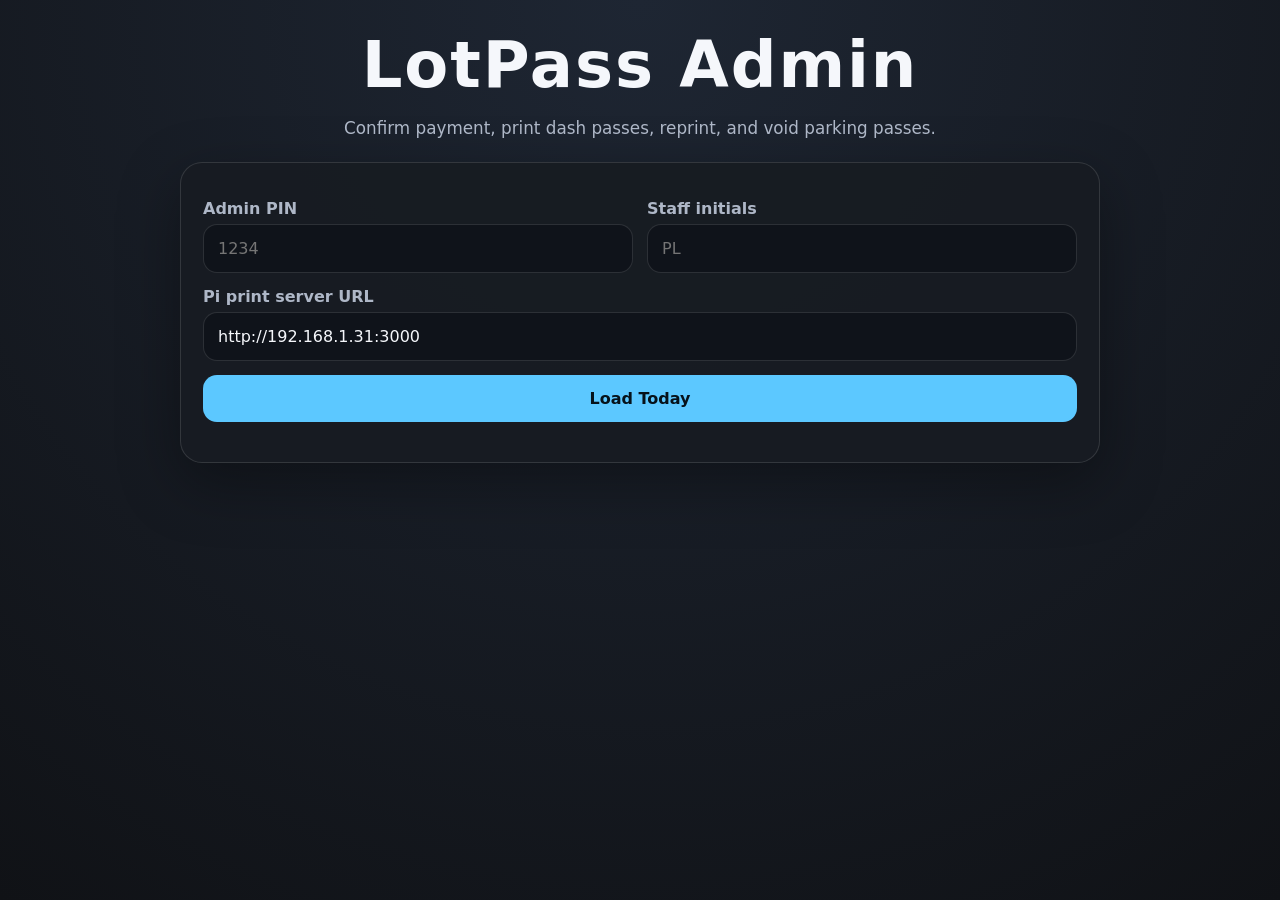
==== admin.html @ c1b92565 "Add admin.html for LotPass Admin interface" ====
<!DOCTYPE html>
<html lang="en">
<head>
  <meta charset="UTF-8" />
  <meta name="viewport" content="width=device-width, initial-scale=1.0" />
  <title>LotPass Admin</title>
  <link rel="stylesheet" href="style.css" />
</head>
<body>
  <main class="wrap">
    <h1>LotPass Admin</h1>
    <p class="subtitle">Confirm payment, print dash passes, reprint, and void parking passes.</p>

    <section class="card">
      <div class="grid">
        <div>
          <label for="pin">Admin PIN</label>
          <input id="pin" inputmode="numeric" placeholder="1234" />
        </div>
        <div>
          <label for="staffInitials">Staff initials</label>
          <input id="staffInitials" placeholder="PL" />
        </div>
      </div>

      <label for="printServerUrl">Pi print server URL</label>
      <input id="printServerUrl" value="http://192.168.1.31:3000" />

      <button id="loadBtn">Load Today</button>
      <div id="message"></div>
      <div id="list" class="pass-list"></div>
    </section>
  </main>

  <script src="admin.js"></script>
</body>
</html>
---- style.css ----
:root {
  --bg: #101216;
  --panel: #181c23;
  --panel2: #222936;
  --text: #f5f7fb;
  --muted: #aeb7c7;
  --line: rgba(255,255,255,.12);
  --good: #78d66b;
  --warn: #ffd166;
  --bad: #ff6b6b;
  --blue: #5cc8ff;
}

* { box-sizing: border-box; }

body {
  margin: 0;
  min-height: 100vh;
  background: radial-gradient(circle at top, #1e2633, var(--bg));
  color: var(--text);
  font-family: system-ui, -apple-system, BlinkMacSystemFont, "Segoe UI", sans-serif;
}

.wrap {
  width: min(920px, calc(100% - 28px));
  margin: 0 auto;
  padding: 28px 0 60px;
}

.card {
  background: rgba(24,28,35,.94);
  border: 1px solid var(--line);
  border-radius: 22px;
  padding: 22px;
  box-shadow: 0 20px 60px rgba(0,0,0,.35);
}

h1, h2, h3 { margin: 0 0 14px; }

h1 {
  font-size: clamp(2.1rem, 8vw, 4rem);
  letter-spacing: .03em;
  text-align: center;
}

.subtitle {
  text-align: center;
  color: var(--muted);
  font-size: 1.05rem;
  margin: 0 auto 22px;
  max-width: 680px;
  line-height: 1.45;
}

label {
  display: block;
  margin: 14px 0 6px;
  color: var(--muted);
  font-weight: 700;
}

input, select, textarea, button {
  width: 100%;
  font: inherit;
  border-radius: 14px;
  border: 1px solid var(--line);
}

input, select, textarea {
  background: #0f131a;
  color: var(--text);
  padding: 14px;
}

textarea { min-height: 90px; resize: vertical; }

button {
  padding: 14px 16px;
  margin-top: 14px;
  background: var(--blue);
  color: #06121a;
  font-weight: 900;
  cursor: pointer;
  border: 0;
}

button.secondary {
  background: var(--panel2);
  color: var(--text);
  border: 1px solid var(--line);
}

button.good { background: var(--good); color: #071207; }
button.warn { background: var(--warn); color: #181000; }
button.bad { background: var(--bad); color: #1b0606; }

.notice {
  padding: 14px;
  border-radius: 14px;
  margin: 16px 0;
  background: rgba(255,255,255,.07);
  border: 1px solid var(--line);
  line-height: 1.45;
}

.notice.good { background: rgba(120,214,107,.16); }
.notice.bad { background: rgba(255,107,107,.16); }
.notice.warn { background: rgba(255,209,102,.16); }

.grid {
  display: grid;
  grid-template-columns: repeat(2, 1fr);
  gap: 14px;
}

@media (max-width: 700px) {
  .grid { grid-template-columns: 1fr; }
}

.pass-list {
  display: grid;
  gap: 14px;
  margin-top: 18px;
}

.pass-card {
  background: rgba(255,255,255,.06);
  border: 1px solid var(--line);
  border-radius: 18px;
  padding: 16px;
}

.pass-head {
  display: flex;
  gap: 12px;
  align-items: flex-start;
  justify-content: space-between;
  flex-wrap: wrap;
}

.big-plate {
  font-size: 2rem;
  font-weight: 1000;
  letter-spacing: .06em;
}

.meta {
  color: var(--muted);
  line-height: 1.45;
}

.status {
  display: inline-block;
  padding: 6px 10px;
  border-radius: 999px;
  font-size: .85rem;
  font-weight: 900;
  background: var(--panel2);
}

.status.pending { background: var(--warn); color: #181000; }
.status.paid { background: var(--good); color: #071207; }
.status.printed { background: var(--blue); color: #06121a; }
.status.void { background: var(--bad); color: #1b0606; }

.actions {
  display: grid;
  grid-template-columns: repeat(4, 1fr);
  gap: 8px;
  margin-top: 12px;
}

.actions button { margin: 0; padding: 11px 10px; }

@media (max-width: 760px) {
  .actions { grid-template-columns: 1fr 1fr; }
}

.small {
  font-size: .9rem;
  color: var(--muted);
}
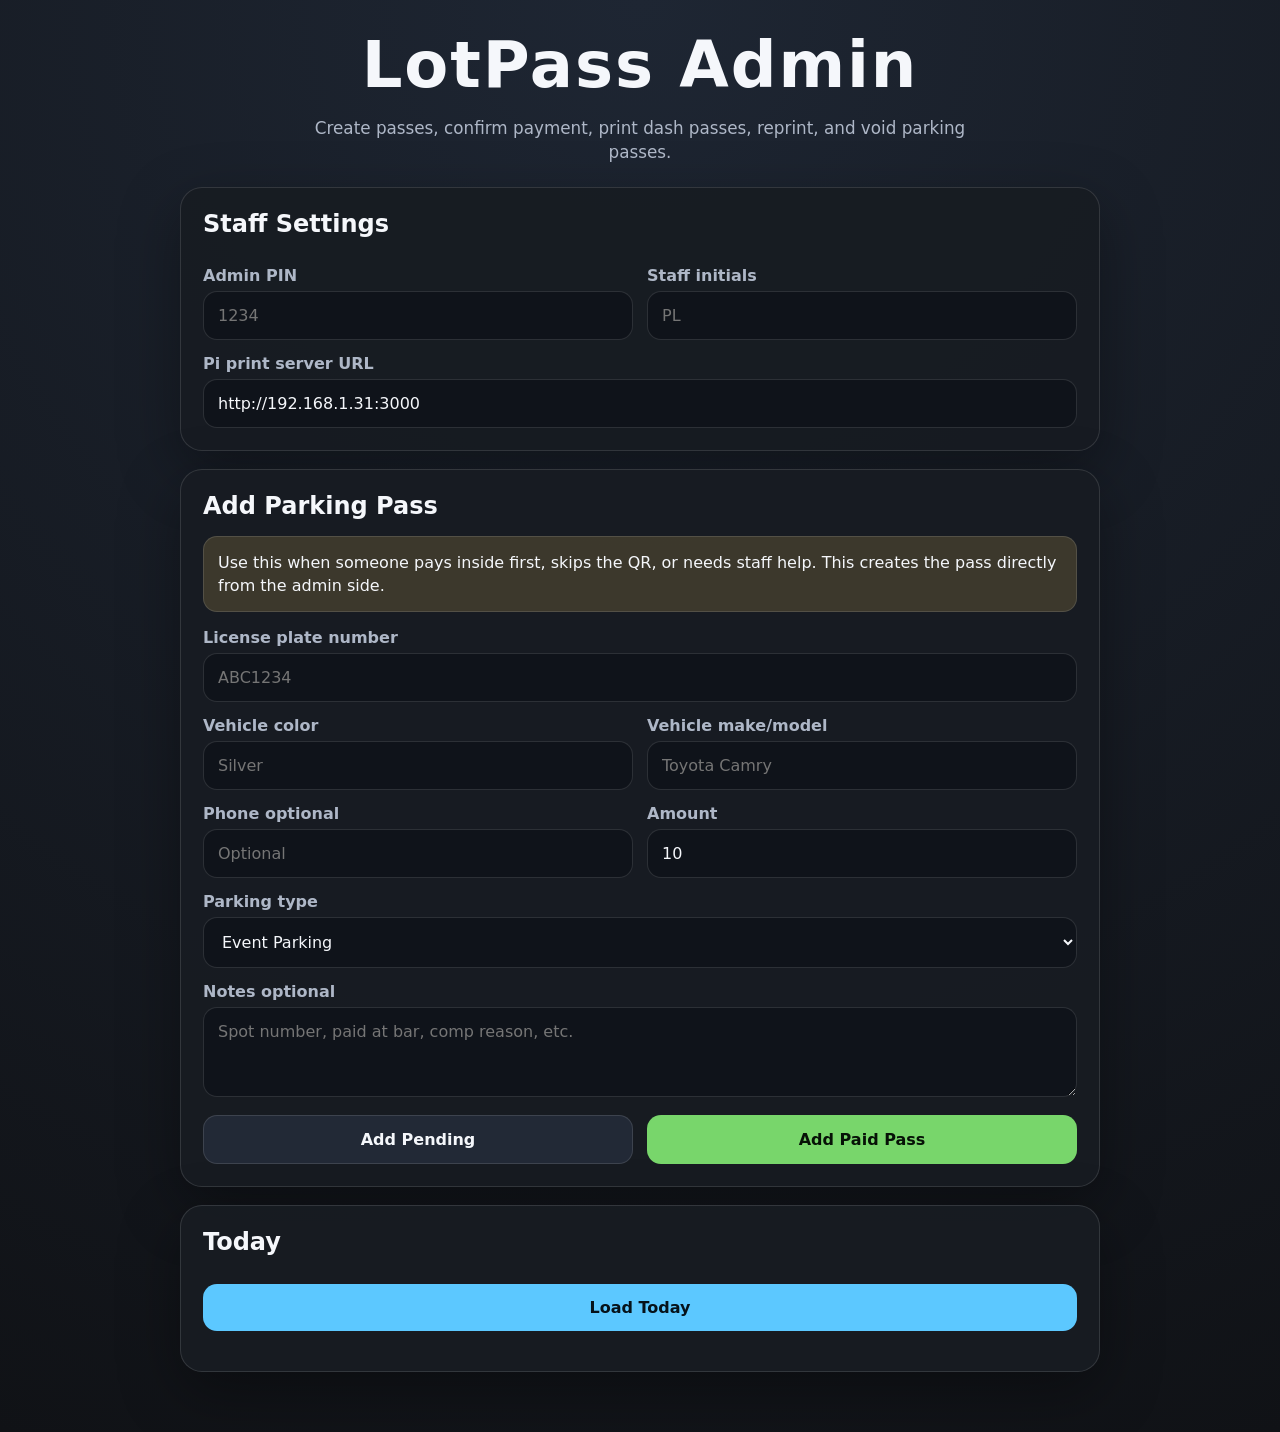
==== commit daf26b18: "Update admin.html" ====
--- a/admin.html
+++ b/admin.html
@@ -9,9 +9,10 @@
 <body>
   <main class="wrap">
     <h1>LotPass Admin</h1>
-    <p class="subtitle">Confirm payment, print dash passes, reprint, and void parking passes.</p>
+    <p class="subtitle">Create passes, confirm payment, print dash passes, reprint, and void parking passes.</p>
 
     <section class="card">
+      <h2>Staff Settings</h2>
       <div class="grid">
         <div>
           <label for="pin">Admin PIN</label>
@@ -25,13 +26,65 @@
 
       <label for="printServerUrl">Pi print server URL</label>
       <input id="printServerUrl" value="http://192.168.1.31:3000" />
+    </section>
 
+    <section class="card" style="margin-top: 18px;">
+      <h2>Add Parking Pass</h2>
+      <div class="notice warn">
+        Use this when someone pays inside first, skips the QR, or needs staff help. This creates the pass directly from the admin side.
+      </div>
+
+      <form id="adminAddForm">
+        <label for="adminPlate">License plate number</label>
+        <input id="adminPlate" name="plate" autocomplete="off" required placeholder="ABC1234" />
+
+        <div class="grid">
+          <div>
+            <label for="adminVehicleColor">Vehicle color</label>
+            <input id="adminVehicleColor" name="vehicleColor" placeholder="Silver" />
+          </div>
+          <div>
+            <label for="adminVehicleMakeModel">Vehicle make/model</label>
+            <input id="adminVehicleMakeModel" name="vehicleMakeModel" placeholder="Toyota Camry" />
+          </div>
+        </div>
+
+        <div class="grid">
+          <div>
+            <label for="adminPhone">Phone optional</label>
+            <input id="adminPhone" name="phone" inputmode="tel" placeholder="Optional" />
+          </div>
+          <div>
+            <label for="adminAmount">Amount</label>
+            <input id="adminAmount" name="amount" inputmode="decimal" value="10" />
+          </div>
+        </div>
+
+        <label for="adminParkingType">Parking type</label>
+        <select id="adminParkingType" name="parkingType">
+          <option>Event Parking</option>
+          <option>Hourly Parking</option>
+          <option>Staff Comp</option>
+        </select>
+
+        <label for="adminNotes">Notes optional</label>
+        <textarea id="adminNotes" name="notes" placeholder="Spot number, paid at bar, comp reason, etc."></textarea>
+
+        <div class="grid">
+          <button type="button" id="addPendingBtn" class="secondary">Add Pending</button>
+          <button type="button" id="addPaidBtn" class="good">Add Paid Pass</button>
+        </div>
+      </form>
+    </section>
+
+    <section class="card" style="margin-top: 18px;">
+      <h2>Today</h2>
       <button id="loadBtn">Load Today</button>
       <div id="message"></div>
       <div id="list" class="pass-list"></div>
     </section>
   </main>
 
-  <script src="admin.js"></script>
+  <script src="admin.js?v=3"></script>
 </body>
 </html>
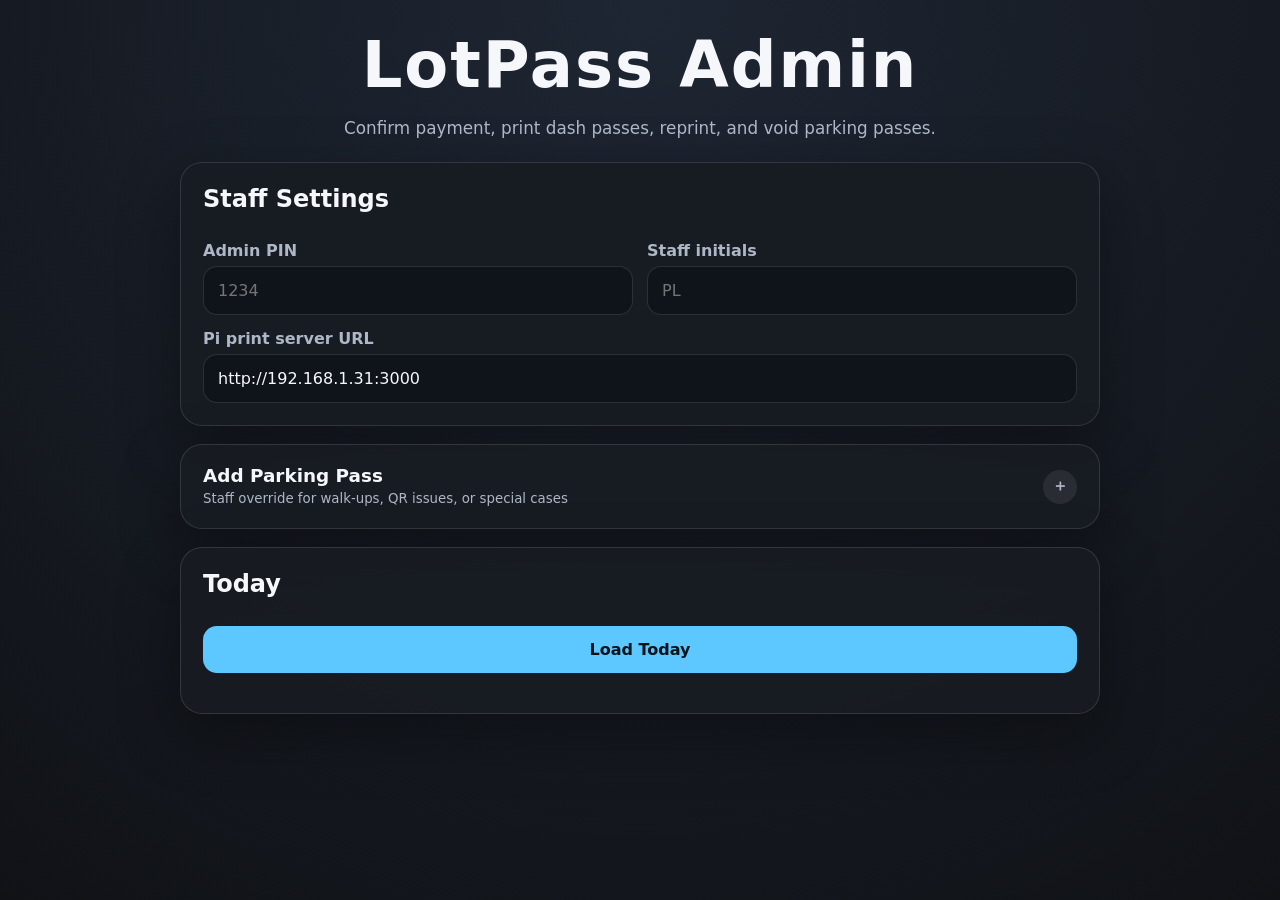
==== commit ef69150f: "Update admin.html" ====
--- a/admin.html
+++ b/admin.html
@@ -5,19 +5,83 @@
   <meta name="viewport" content="width=device-width, initial-scale=1.0" />
   <title>LotPass Admin</title>
   <link rel="stylesheet" href="style.css" />
+
+  <style>
+    .admin-accordion {
+      padding: 0;
+      overflow: hidden;
+    }
+
+    .admin-accordion summary {
+      display: flex;
+      align-items: center;
+      justify-content: space-between;
+      gap: 14px;
+      padding: 20px 22px;
+      cursor: pointer;
+      list-style: none;
+    }
+
+    .admin-accordion summary::-webkit-details-marker {
+      display: none;
+    }
+
+    .admin-accordion summary strong {
+      display: block;
+      color: var(--text);
+      font-size: 1.15rem;
+    }
+
+    .admin-accordion summary small {
+      display: block;
+      margin-top: 4px;
+      color: var(--muted);
+      line-height: 1.35;
+    }
+
+    .accordion-icon {
+      display: grid;
+      place-items: center;
+      width: 34px;
+      height: 34px;
+      border-radius: 999px;
+      background: rgba(255,255,255,.08);
+      color: var(--muted);
+      font-weight: 1000;
+      flex: 0 0 auto;
+    }
+
+    .admin-accordion[open] .accordion-icon {
+      transform: rotate(45deg);
+      color: var(--text);
+    }
+
+    .admin-accordion .notice,
+    .admin-accordion form {
+      margin-left: 22px;
+      margin-right: 22px;
+    }
+
+    .admin-accordion form {
+      padding-bottom: 22px;
+    }
+  </style>
 </head>
+
 <body>
   <main class="wrap">
     <h1>LotPass Admin</h1>
-    <p class="subtitle">Create passes, confirm payment, print dash passes, reprint, and void parking passes.</p>
+    <p class="subtitle">Confirm payment, print dash passes, reprint, and void parking passes.</p>
 
     <section class="card">
       <h2>Staff Settings</h2>
+
       <div class="grid">
         <div>
           <label for="pin">Admin PIN</label>
           <input id="pin" inputmode="numeric" placeholder="1234" />
         </div>
+
         <div>
           <label for="staffInitials">Staff initials</label>
           <input id="staffInitials" placeholder="PL" />
@@ -28,10 +92,17 @@
       <input id="printServerUrl" value="http://192.168.1.31:3000" />
     </section>
 
-    <section class="card" style="margin-top: 18px;">
-      <h2>Add Parking Pass</h2>
+    <details class="card admin-accordion" style="margin-top: 18px;">
+      <summary>
+        <span>
+          <strong>Add Parking Pass</strong>
+          <small>Staff override for walk-ups, QR issues, or special cases</small>
+        </span>
+        <span class="accordion-icon">＋</span>
+      </summary>
+
       <div class="notice warn">
-        Use this when someone pays inside first, skips the QR, or needs staff help. This creates the pass directly from the admin side.
+        Use this only when someone pays inside first, skips the QR, or needs staff help. Most parking entries should come from the customer QR form.
       </div>
 
       <form id="adminAddForm">
@@ -43,6 +114,7 @@
             <label for="adminVehicleColor">Vehicle color</label>
             <input id="adminVehicleColor" name="vehicleColor" placeholder="Silver" />
           </div>
+
           <div>
             <label for="adminVehicleMakeModel">Vehicle make/model</label>
             <input id="adminVehicleMakeModel" name="vehicleMakeModel" placeholder="Toyota Camry" />
@@ -54,6 +126,7 @@
             <label for="adminPhone">Phone optional</label>
             <input id="adminPhone" name="phone" inputmode="tel" placeholder="Optional" />
           </div>
+
           <div>
             <label for="adminAmount">Amount</label>
             <input id="adminAmount" name="amount" inputmode="decimal" value="10" />
@@ -75,7 +148,7 @@
           <button type="button" id="addPaidBtn" class="good">Add Paid Pass</button>
         </div>
       </form>
-    </section>
+    </details>
 
     <section class="card" style="margin-top: 18px;">
       <h2>Today</h2>
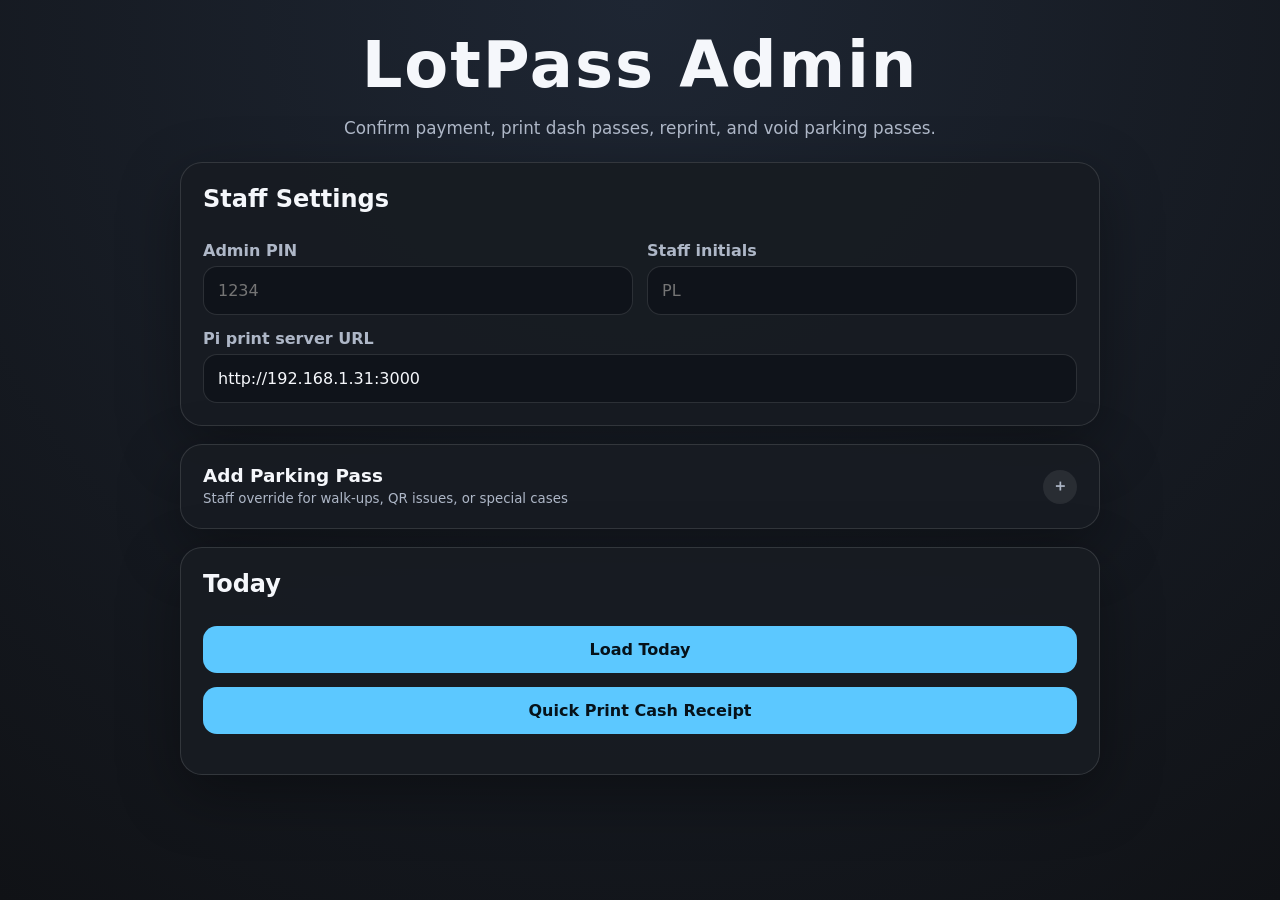
==== commit b35e3dd9: "Update admin.html" ====
--- a/admin.html
+++ b/admin.html
@@ -153,6 +153,7 @@
     <section class="card" style="margin-top: 18px;">
       <h2>Today</h2>
       <button id="loadBtn">Load Today</button>
+      <button id="quickPrintBtn" type="button">Quick Print Cash Receipt</button>
       <div id="message"></div>
       <div id="list" class="pass-list"></div>
     </section>
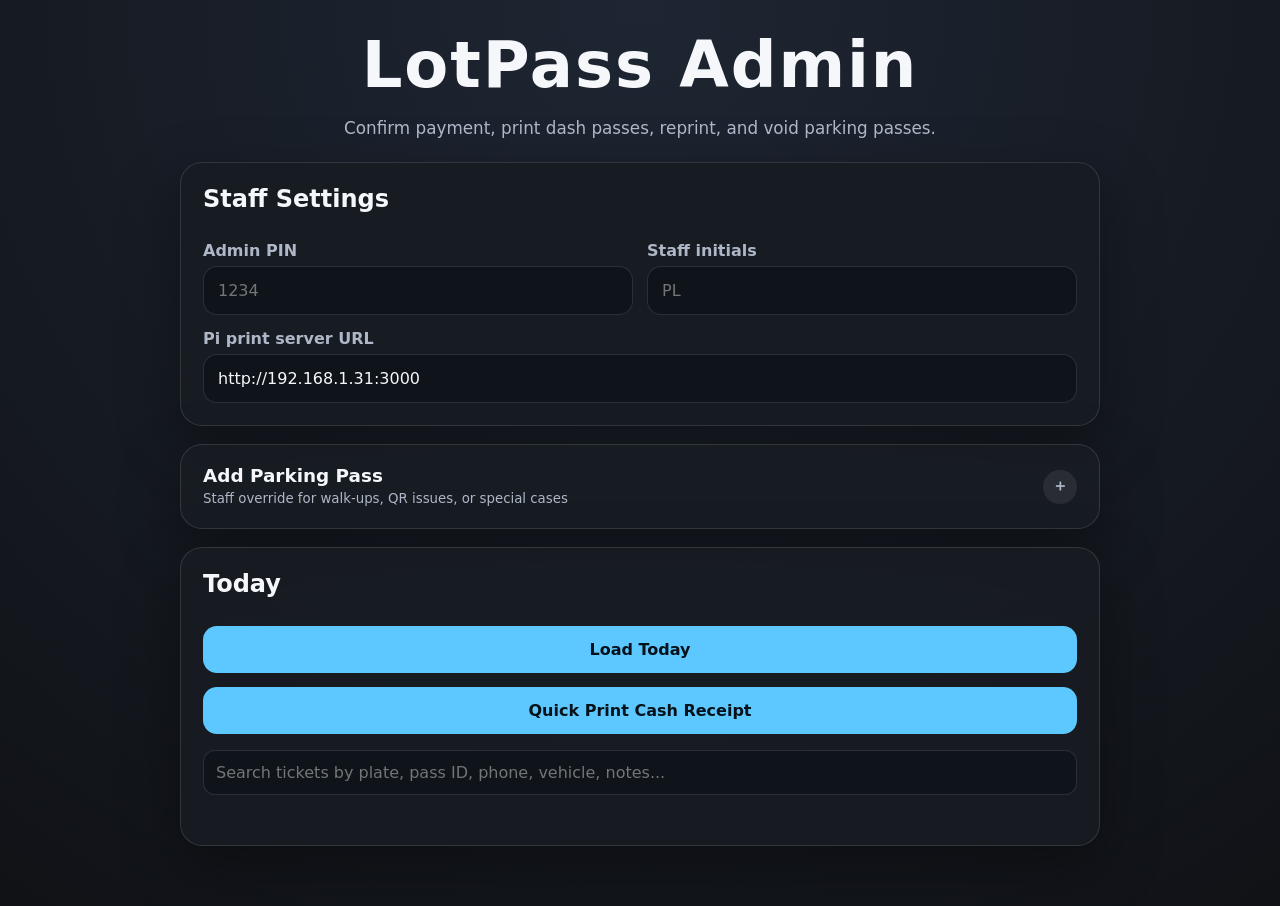
==== commit 5a16e256: "Update admin.html" ====
--- a/admin.html
+++ b/admin.html
@@ -65,6 +65,34 @@
     .admin-accordion form {
       padding-bottom: 22px;
     }
+    .admin-search-wrap {
+  display: grid;
+  gap: 10px;
+  margin: 16px 0;
+}
+
+#ticketSearch {
+  width: 100%;
+  padding: 12px;
+  border-radius: 12px;
+  font-size: 16px;
+}
+
+.ticket-pager {
+  display: flex;
+  gap: 10px;
+  align-items: center;
+  flex-wrap: wrap;
+}
+
+.ticket-pager button {
+  padding: 8px 12px;
+  border-radius: 10px;
+}
+
+.pager-info {
+  opacity: 0.8;
+}
   </style>
 </head>
 
@@ -129,7 +157,7 @@
 
           <div>
             <label for="adminAmount">Amount</label>
-            <input id="adminAmount" name="amount" inputmode="decimal" value="10" />
+            <input id="adminAmount" name="amount" inputmode="decimal" value="15" />
           </div>
         </div>
 
